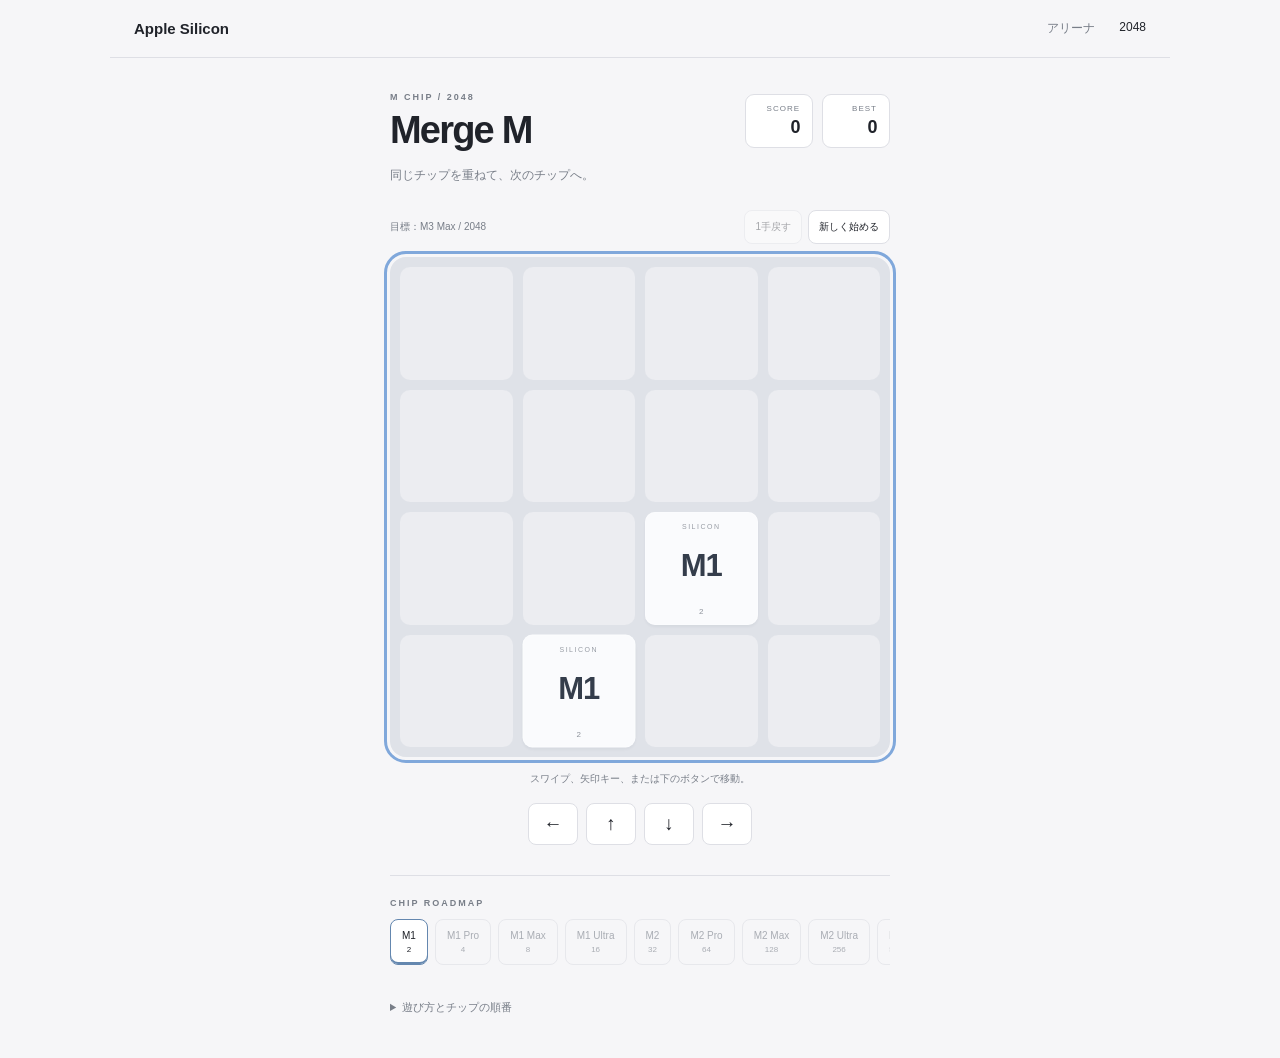
==== 2048.html @ 526e1467 "Model small arena enemies on A18/A19 Pro and add M-chip 2048 puzzle" ====
<!doctype html><html lang="ja"><head><meta charset="utf-8"><meta name="viewport" content="width=device-width,initial-scale=1"><meta name="theme-color" content="#f6f6f8"><title>Merge M — Mチップ2048</title><link rel="stylesheet" href="2048.css?v=1"><script src="2048-engine.js?v=1" defer></script><script src="2048.js?v=1" defer></script></head><body>
<header><a href="./">Apple Silicon</a><nav><a href="game.html">アリーナ</a><a href="2048.html" aria-current="page">2048</a></nav></header>
<main><div class="top"><div><p class="eyebrow">M CHIP / 2048</p><h1>Merge M</h1></div><div class="scores"><div>SCORE<b id="score">0</b></div><div>BEST<b id="best">0</b></div></div></div><p class="lead">同じチップを重ねて、次のチップへ。</p><div class="toolbar"><span id="goal">目標：M3 Max / 2048</span><div><button id="undo" disabled>1手戻す</button><button id="new">新しく始める</button></div></div>
<div id="game"><div id="board" role="group" aria-label="2048の4×4盤面。スワイプまたは矢印キーで操作" tabindex="0"><div id="grid" aria-hidden="true"></div><div id="tiles"></div></div><div id="overlay" hidden><div class="dialog"><p class="eyebrow" id="modalLabel"></p><h2 id="modalTitle"></h2><p id="modalText"></p><div id="modalActions"></div></div></div></div>
<p id="status" role="status" aria-live="polite">スワイプ、矢印キー、または下のボタンで移動。</p><div class="direction" aria-label="移動操作"><button data-dir="left" aria-label="左に移動">←</button><button data-dir="up" aria-label="上に移動">↑</button><button data-dir="down" aria-label="下に移動">↓</button><button data-dir="right" aria-label="右に移動">→</button></div>
<section class="next"><p class="eyebrow">CHIP ROADMAP</p><div id="roadmap"></div></section><details><summary>遊び方とチップの順番</summary><p>盤面全体を上下左右に動かします。同じチップがぶつかると1枚に合体。動いたターンにM1（90%）またはM1 Pro（10%）が1枚追加されます。同じタイルは1回の操作で1度だけ合体します。</p><p>M1 → M1 Pro → M1 Max → M1 Ultra → M2 → M2 Pro → M2 Max → M2 Ultra → M3 → M3 Pro → M3 Max（2048）が最初の目標。達成後もM3 Ultra・M4・M4 Pro・M4 Max・M5・M5 Pro・M5 Maxへ続けられます。その先は「M5 Max ×2、×4…」というゲーム専用タイルです。</p><p>順番は2048用のステージです。世代が変わる際も含め、実際の性能順位や2倍の性能を表すものではありません。小さな数字は2048の値です。途中の盤面とベストスコアはこのブラウザに自動保存します。</p></details><noscript>このパズルにはJavaScriptが必要です。</noscript></main></body></html>
---- 2048.css ----
:root{font-family:-apple-system,BlinkMacSystemFont,'Helvetica Neue',sans-serif;color:#20232a;background:#f6f6f8;--muted:#787e88;--line:#dedfe5;--surface:#fff;--ink:#20232a}*{box-sizing:border-box}body{margin:0}button{font:inherit;color:inherit;cursor:pointer}a{color:inherit}header{height:58px;display:flex;align-items:center;justify-content:space-between;border-bottom:1px solid var(--line);max-width:1060px;margin:auto;padding:0 24px}header>a{text-decoration:none;font-size:15px;font-weight:600}nav{display:flex;gap:24px;font-size:12px}nav a{text-decoration:none;color:var(--muted)}nav [aria-current]{color:var(--ink)}main{max-width:540px;padding:0 20px;margin:34px auto}.top{display:flex;align-items:center;justify-content:space-between;gap:14px}.eyebrow{font-size:9px;letter-spacing:2px;color:var(--muted);font-weight:650;margin:0 0 9px}h1{font-size:38px;letter-spacing:-1.8px;line-height:1;margin:0}.scores{display:flex;gap:9px}.scores>div{text-align:right;background:var(--surface);border:1px solid var(--line);border-radius:9px;padding:9px 12px;font-size:8px;color:var(--muted);letter-spacing:1px;min-width:68px}.scores b{display:block;color:var(--ink);font-size:18px;letter-spacing:-.5px;font-variant-numeric:tabular-nums;margin-top:4px}.lead{font-size:12px;color:var(--muted);margin:18px 0 26px}.toolbar{display:flex;align-items:center;justify-content:space-between;gap:10px;margin-bottom:13px}.toolbar>span{font-size:10px;color:var(--muted)}.toolbar>div{display:flex;gap:6px}button{background:var(--surface);border:1px solid var(--line);border-radius:8px;padding:9px 10px;font-size:10px}button:hover:not(:disabled){border-color:#929aa7}button:disabled{opacity:.38;cursor:default}button:focus-visible,a:focus-visible,summary:focus-visible,#board:focus-visible{outline:3px solid #80a8db;outline-offset:3px}#game{position:relative}#board{--gap:10px;--cell:calc((100% - 50px)/4);position:relative;width:100%;aspect-ratio:1;background:#dfe2e8;border-radius:16px;touch-action:none;user-select:none;overflow:hidden}#grid{position:absolute;inset:10px;display:grid;grid-template-columns:repeat(4,1fr);grid-template-rows:repeat(4,1fr);gap:10px}#grid i{background:#ecedf1;border-radius:10px}#tiles{position:absolute;inset:0}.tile{position:absolute;top:10px;left:10px;width:var(--cell);height:var(--cell);display:flex;flex-direction:column;align-items:center;justify-content:center;border-radius:10px;box-shadow:0 2px 3px #12243a0c,inset 0 0 0 1px #ffffff38;transition:transform 120ms ease-in-out;background:var(--tile-bg);color:var(--tile-fg);will-change:transform}.tile .mark{font-size:7px;letter-spacing:1.5px;opacity:.5;position:absolute;top:10%}.tile b{font-size:clamp(20px,6vw,31px);font-weight:650;letter-spacing:-1px;line-height:1}.tile .variant{font-size:clamp(10px,3vw,16px);font-weight:550;margin-top:5px}.tile .value{position:absolute;bottom:8%;font-size:8px;opacity:.55;font-variant-numeric:tabular-nums}.tile.fresh{animation:appear .18s ease-out}.tile.merged{animation:pulse .2s ease-out}.tile-content{display:contents}@keyframes appear{from{opacity:0;scale:.65}to{opacity:1;scale:1}}@keyframes pulse{50%{scale:1.1}}#status{text-align:center;font-size:10px;color:var(--muted);min-height:16px;margin:15px 0}.direction{display:flex;justify-content:center;gap:8px}.direction button{width:50px;height:42px;font-size:19px;touch-action:manipulation}.next{margin-top:30px;padding-top:22px;border-top:1px solid var(--line)}#roadmap{display:flex;gap:7px;overflow:auto;padding:2px 0 10px;scrollbar-width:thin}.step{flex-shrink:0;padding:10px 11px;border:1px solid var(--line);border-radius:8px;text-align:center;font-size:10px;color:var(--muted);opacity:.6}.step small{display:block;font-size:8px;margin-top:4px}.step.reached{opacity:1;color:var(--ink);background:var(--surface)}.step.current{border-color:#6487af;box-shadow:inset 0 -2px #6487af}details{margin:22px 0 40px;color:var(--muted);font-size:11px;line-height:1.9}summary{cursor:pointer}#overlay{position:absolute;inset:0;border-radius:16px;background:#f7f8f0e6;backdrop-filter:blur(6px);display:grid;place-items:center;padding:24px;text-align:center;z-index:5}.dialog h2{font-size:27px;letter-spacing:-1px}.dialog>p:not(.eyebrow){font-size:12px;color:var(--muted);line-height:1.8}.dialog button{font-size:12px;padding:12px 17px;margin:5px;background:var(--surface)}[hidden]{display:none!important}@media(max-width:390px){main{padding:0 14px;margin-top:24px}h1{font-size:32px}.scores>div{padding:8px;min-width:57px}.scores b{font-size:16px}.toolbar{gap:5px}.toolbar>span{font-size:9px}.toolbar button{font-size:9px;padding:8px}.tile .mark{font-size:6px;letter-spacing:.8px}}@media(prefers-color-scheme:dark){:root{color:#e5e8ef;background:#14171e;--muted:#9aa2b1;--line:#353c49;--surface:#202630;--ink:#e5e8ef}#board{background:#2a313d}#grid i{background:#363e4c}#overlay{background:#141c28e8}}@media(prefers-reduced-motion:reduce){.tile{transition:none!important;animation:none!important}}
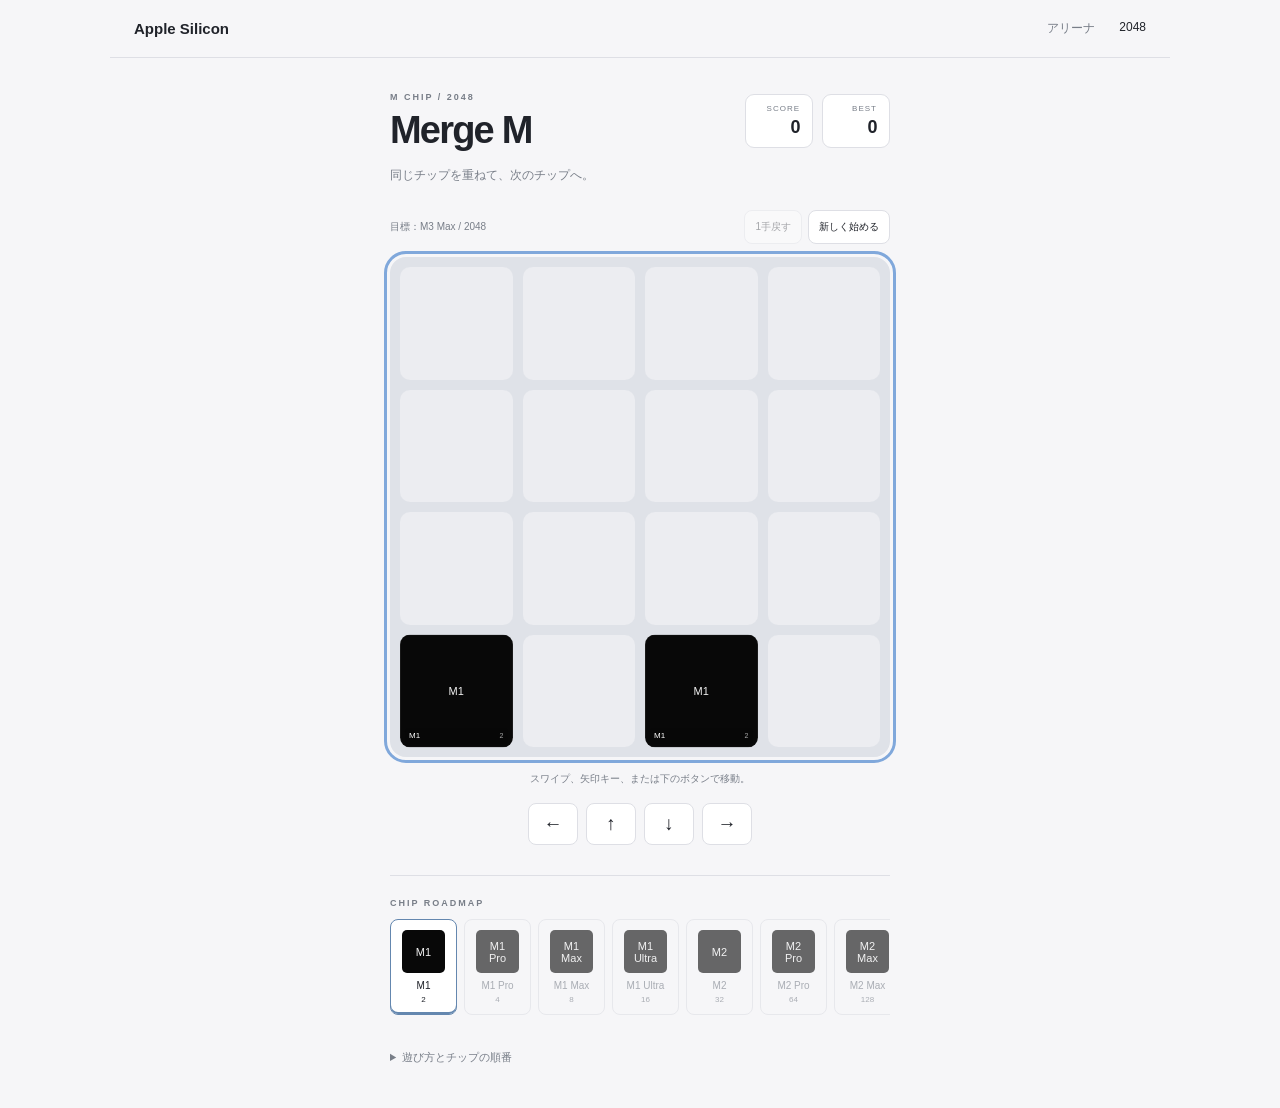
==== commit 7ba8edc2: "Replace chip graphics with shared Apple product artwork across comparison and games" ====
--- a/2048.html
+++ b/2048.html
@@ -1,6 +1,6 @@
-<!doctype html><html lang="ja"><head><meta charset="utf-8"><meta name="viewport" content="width=device-width,initial-scale=1"><meta name="theme-color" content="#f6f6f8"><title>Merge M — Mチップ2048</title><link rel="stylesheet" href="2048.css?v=1"><script src="2048-engine.js?v=1" defer></script><script src="2048.js?v=1" defer></script></head><body>
+<!doctype html><html lang="ja"><head><meta charset="utf-8"><meta name="viewport" content="width=device-width,initial-scale=1"><meta name="theme-color" content="#f6f6f8"><title>Merge M — Mチップ2048</title><link rel="stylesheet" href="2048.css?v=2"><script src="2048-engine.js?v=1" defer></script><script src="2048.js?v=2" defer></script><link rel="stylesheet" href="chip-art.css?v=1"><script src="chip-art.js?v=1"></script></head><body>
 <header><a href="./">Apple Silicon</a><nav><a href="game.html">アリーナ</a><a href="2048.html" aria-current="page">2048</a></nav></header>
 <main><div class="top"><div><p class="eyebrow">M CHIP / 2048</p><h1>Merge M</h1></div><div class="scores"><div>SCORE<b id="score">0</b></div><div>BEST<b id="best">0</b></div></div></div><p class="lead">同じチップを重ねて、次のチップへ。</p><div class="toolbar"><span id="goal">目標：M3 Max / 2048</span><div><button id="undo" disabled>1手戻す</button><button id="new">新しく始める</button></div></div>
 <div id="game"><div id="board" role="group" aria-label="2048の4×4盤面。スワイプまたは矢印キーで操作" tabindex="0"><div id="grid" aria-hidden="true"></div><div id="tiles"></div></div><div id="overlay" hidden><div class="dialog"><p class="eyebrow" id="modalLabel"></p><h2 id="modalTitle"></h2><p id="modalText"></p><div id="modalActions"></div></div></div></div>
 <p id="status" role="status" aria-live="polite">スワイプ、矢印キー、または下のボタンで移動。</p><div class="direction" aria-label="移動操作"><button data-dir="left" aria-label="左に移動">←</button><button data-dir="up" aria-label="上に移動">↑</button><button data-dir="down" aria-label="下に移動">↓</button><button data-dir="right" aria-label="右に移動">→</button></div>
-<section class="next"><p class="eyebrow">CHIP ROADMAP</p><div id="roadmap"></div></section><details><summary>遊び方とチップの順番</summary><p>盤面全体を上下左右に動かします。同じチップがぶつかると1枚に合体。動いたターンにM1（90%）またはM1 Pro（10%）が1枚追加されます。同じタイルは1回の操作で1度だけ合体します。</p><p>M1 → M1 Pro → M1 Max → M1 Ultra → M2 → M2 Pro → M2 Max → M2 Ultra → M3 → M3 Pro → M3 Max（2048）が最初の目標。達成後もM3 Ultra・M4・M4 Pro・M4 Max・M5・M5 Pro・M5 Maxへ続けられます。その先は「M5 Max ×2、×4…」というゲーム専用タイルです。</p><p>順番は2048用のステージです。世代が変わる際も含め、実際の性能順位や2倍の性能を表すものではありません。小さな数字は2048の値です。途中の盤面とベストスコアはこのブラウザに自動保存します。</p></details><noscript>このパズルにはJavaScriptが必要です。</noscript></main></body></html>
+<section class="next"><p class="eyebrow">CHIP ROADMAP</p><div id="roadmap"></div></section><details><summary>遊び方とチップの順番</summary><p class="art-credit"><a href="art-sources.html">チップ画像の出典</a></p><p>盤面全体を上下左右に動かします。同じチップがぶつかると1枚に合体。動いたターンにM1（90%）またはM1 Pro（10%）が1枚追加されます。同じタイルは1回の操作で1度だけ合体します。</p><p>M1 → M1 Pro → M1 Max → M1 Ultra → M2 → M2 Pro → M2 Max → M2 Ultra → M3 → M3 Pro → M3 Max（2048）が最初の目標。達成後もM3 Ultra・M4・M4 Pro・M4 Max・M5・M5 Pro・M5 Maxへ続けられます。その先は「M5 Max ×2、×4…」というゲーム専用タイルです。</p><p>順番は2048用のステージです。世代が変わる際も含め、実際の性能順位や2倍の性能を表すものではありません。小さな数字は2048の値です。途中の盤面とベストスコアはこのブラウザに自動保存します。</p></details><noscript>このパズルにはJavaScriptが必要です。</noscript></main></body></html>
--- a/chip-art.css
+++ b/chip-art.css
@@ -0,0 +1 @@
+.official-chip{position:relative;display:inline-block;width:64px;height:64px;flex-shrink:0;overflow:hidden;vertical-align:middle;background:#080808;border-radius:5px;isolation:isolate;color:#eee}.official-chip img{position:absolute;top:0;height:100%;max-width:none!important;object-fit:cover;object-position:center;display:block;pointer-events:none}.art-fallback{position:absolute;inset:0;display:grid;place-items:center;text-align:center;padding:4px;font:500 11px -apple-system,BlinkMacSystemFont,sans-serif}.art-ready .art-fallback{visibility:hidden}.art-credit{font-size:10px;color:var(--muted,#7b8290);line-height:1.8}.identity-art{display:flex;align-items:center;gap:12px}.identity-art .official-chip{width:60px;height:60px}.rank-art{float:left;width:35px;height:35px;margin-right:10px}.official-chip.preview-art{width:260px;height:260px;border-radius:8px}.chip-preview{background:none!important;overflow:visible!important}.chip-preview .official-chip{box-shadow:none!important}.tile .official-chip{width:100%;height:100%;border-radius:8px}.tile .tile-caption{position:absolute;bottom:3px;left:4px;right:4px;display:flex;align-items:center;justify-content:space-between;gap:3px;padding:3px 4px;background:#070707c9;border-radius:3px;color:#fff;font-size:8px;line-height:1.1;pointer-events:none;z-index:2}.tile .tile-caption span:last-child{opacity:.65;font-size:7px}.step .official-chip{display:block;width:43px;height:43px;margin:0 auto 7px}.tile{background:#080808!important;box-shadow:none!important;border:1px solid #ffffff12}.art-sources{max-width:800px;margin:34px auto;padding:0 24px;font:14px/1.8 -apple-system,BlinkMacSystemFont,sans-serif}.art-sources table{width:100%;border-collapse:collapse}.art-sources td{padding:10px 8px;border-bottom:1px solid #8884}.art-sources .official-chip{margin-right:12px}.art-sources a{color:inherit;text-underline-offset:3px}@media(max-width:650px){.official-chip.preview-art{width:180px;height:180px}.identity-art{gap:9px}.identity-art .official-chip{width:48px;height:48px}.rank-art{width:26px;height:26px;margin-right:6px}.tile .tile-caption{font-size:7px;padding:3px;left:2px;right:2px;bottom:2px}.tile .tile-caption span:last-child{font-size:6px}}
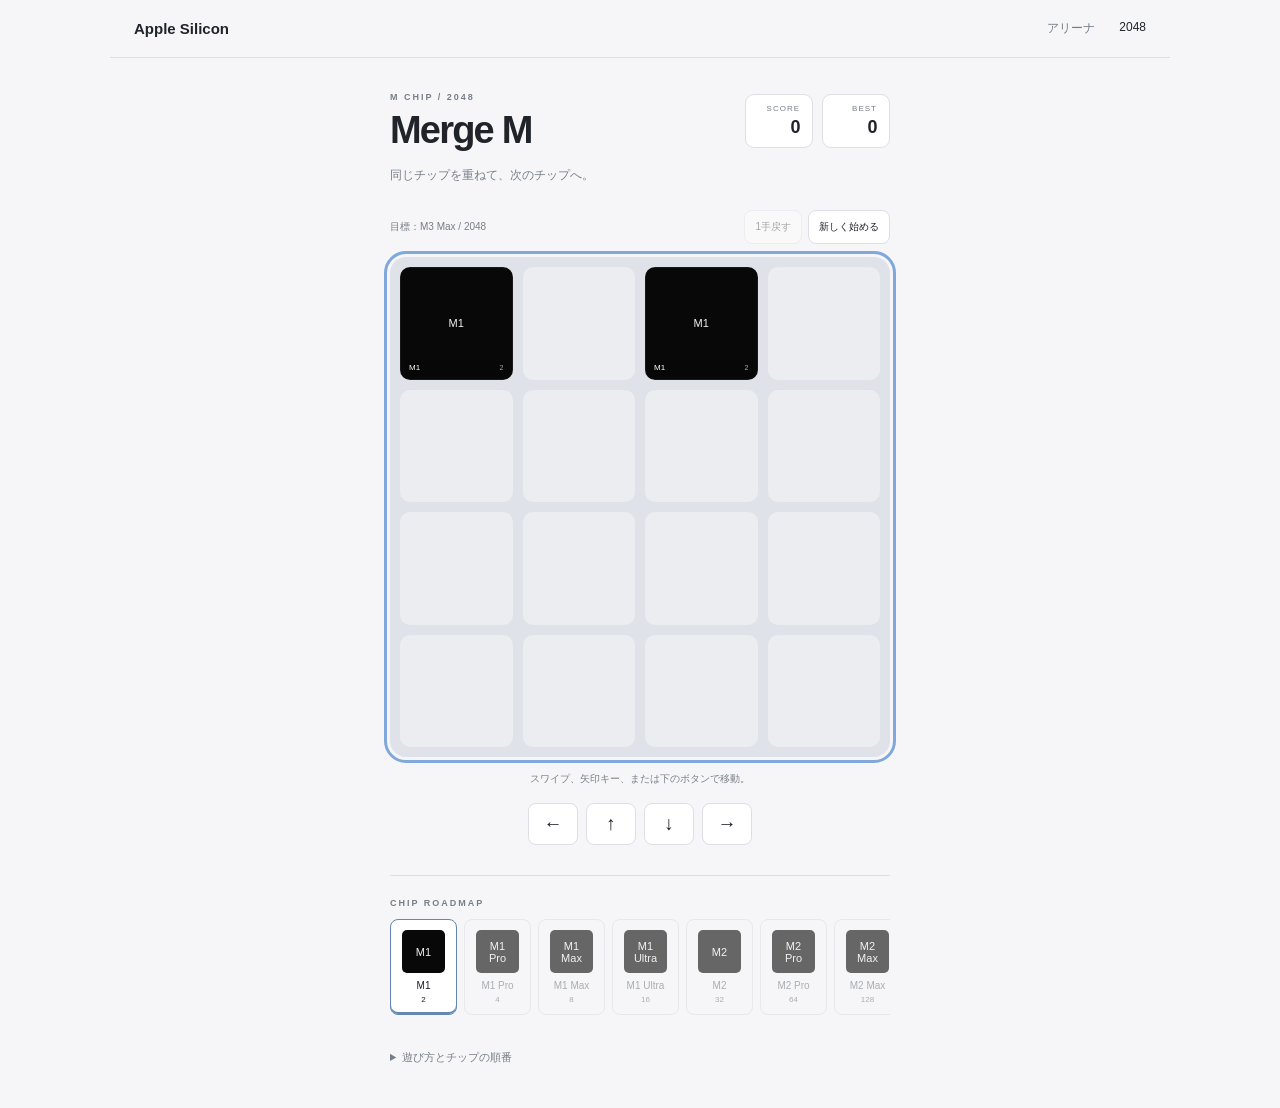
==== commit 6600a184: "Reload corrected chip artwork in Merge M" ====
--- a/2048.html
+++ b/2048.html
@@ -1,6 +1,6 @@
-<!doctype html><html lang="ja"><head><meta charset="utf-8"><meta name="viewport" content="width=device-width,initial-scale=1"><meta name="theme-color" content="#f6f6f8"><title>Merge M — Mチップ2048</title><link rel="stylesheet" href="2048.css?v=2"><script src="2048-engine.js?v=1" defer></script><script src="2048.js?v=2" defer></script><link rel="stylesheet" href="chip-art.css?v=1"><script src="chip-art.js?v=1"></script></head><body>
+<!doctype html><html lang="ja"><head><meta charset="utf-8"><meta name="viewport" content="width=device-width,initial-scale=1"><meta name="theme-color" content="#f6f6f8"><title>Merge M — Mチップ2048</title><link rel="stylesheet" href="2048.css?v=2"><script src="2048-engine.js?v=1" defer></script><script src="2048.js?v=2" defer></script><link rel="stylesheet" href="chip-art.css?v=1"><script src="chip-art.js?v=2"></script></head><body>
 <header><a href="./">Apple Silicon</a><nav><a href="game.html">アリーナ</a><a href="2048.html" aria-current="page">2048</a></nav></header>
 <main><div class="top"><div><p class="eyebrow">M CHIP / 2048</p><h1>Merge M</h1></div><div class="scores"><div>SCORE<b id="score">0</b></div><div>BEST<b id="best">0</b></div></div></div><p class="lead">同じチップを重ねて、次のチップへ。</p><div class="toolbar"><span id="goal">目標：M3 Max / 2048</span><div><button id="undo" disabled>1手戻す</button><button id="new">新しく始める</button></div></div>
 <div id="game"><div id="board" role="group" aria-label="2048の4×4盤面。スワイプまたは矢印キーで操作" tabindex="0"><div id="grid" aria-hidden="true"></div><div id="tiles"></div></div><div id="overlay" hidden><div class="dialog"><p class="eyebrow" id="modalLabel"></p><h2 id="modalTitle"></h2><p id="modalText"></p><div id="modalActions"></div></div></div></div>
 <p id="status" role="status" aria-live="polite">スワイプ、矢印キー、または下のボタンで移動。</p><div class="direction" aria-label="移動操作"><button data-dir="left" aria-label="左に移動">←</button><button data-dir="up" aria-label="上に移動">↑</button><button data-dir="down" aria-label="下に移動">↓</button><button data-dir="right" aria-label="右に移動">→</button></div>
-<section class="next"><p class="eyebrow">CHIP ROADMAP</p><div id="roadmap"></div></section><details><summary>遊び方とチップの順番</summary><p class="art-credit"><a href="art-sources.html">チップ画像の出典</a></p><p>盤面全体を上下左右に動かします。同じチップがぶつかると1枚に合体。動いたターンにM1（90%）またはM1 Pro（10%）が1枚追加されます。同じタイルは1回の操作で1度だけ合体します。</p><p>M1 → M1 Pro → M1 Max → M1 Ultra → M2 → M2 Pro → M2 Max → M2 Ultra → M3 → M3 Pro → M3 Max（2048）が最初の目標。達成後もM3 Ultra・M4・M4 Pro・M4 Max・M5・M5 Pro・M5 Maxへ続けられます。その先は「M5 Max ×2、×4…」というゲーム専用タイルです。</p><p>順番は2048用のステージです。世代が変わる際も含め、実際の性能順位や2倍の性能を表すものではありません。小さな数字は2048の値です。途中の盤面とベストスコアはこのブラウザに自動保存します。</p></details><noscript>このパズルにはJavaScriptが必要です。</noscript></main></body></html>
+<section class="next"><p class="eyebrow">CHIP ROADMAP</p><div id="roadmap"></div></section><details><summary>遊び方とチップの順番</summary><p class="art-credit"><a href="art-sources.html">チップ画像の出典</a></p><p>盤面全体を上下左右に動かします。同じチップがぶつかると1枚に合体。動いたターンにM1（90%）またはM1 Pro（10%）が1枚追加されます。同じタイルは1回の操作で1度だけ合体します。</p><p>M1 → M1 Pro → M1 Max → M1 Ultra → M2 → M2 Pro → M2 Max → M2 Ultra → M3 → M3 Pro → M3 Max（2048）が最初の目標。達成後もM3 Ultra・M4・M4 Pro・M4 Max・M5・M5 Pro・M5 Maxへ続けられます。その先は「M5 Max ×2、×4…」というゲーム専用タイルです。</p><p>順番は2048用のステージです。世代が変わる際も含め、実際の性能順位や2倍の性能を表すものではありません。小さな数字は2048の値です。途中の盤面とベストスコアはこのブラウザに自動保存します。</p></details><noscript>このパズルにはJavaScriptが必要です。</noscript></main></body></html>
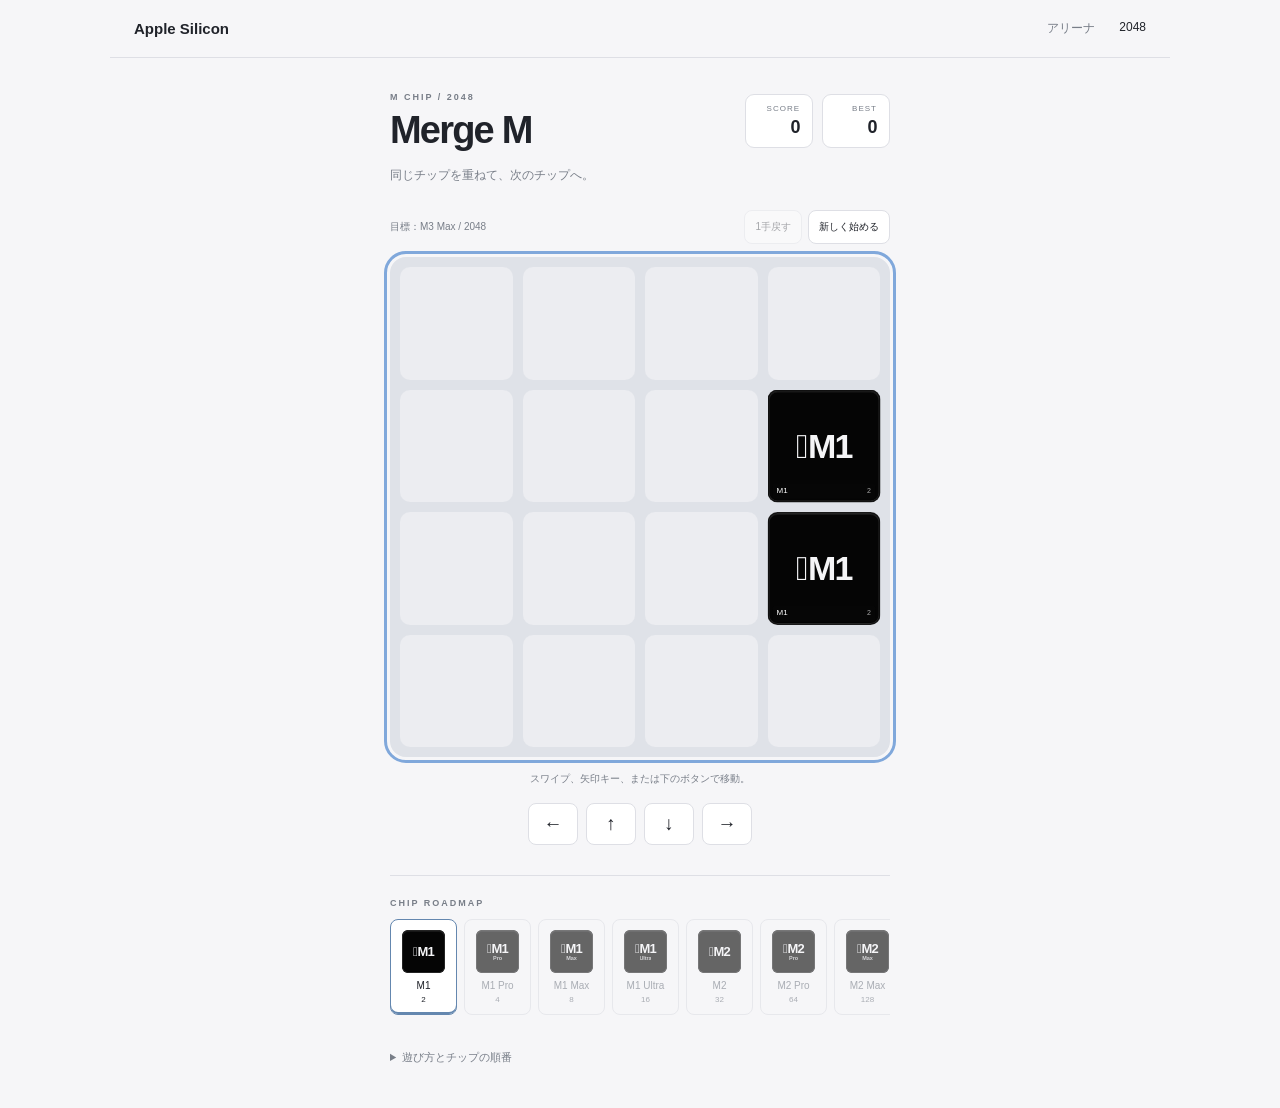
==== commit 7a702431: "Refresh unified chip badges in Merge M" ====
--- a/2048.html
+++ b/2048.html
@@ -1,6 +1,6 @@
-<!doctype html><html lang="ja"><head><meta charset="utf-8"><meta name="viewport" content="width=device-width,initial-scale=1"><meta name="theme-color" content="#f6f6f8"><title>Merge M — Mチップ2048</title><link rel="stylesheet" href="2048.css?v=2"><script src="2048-engine.js?v=1" defer></script><script src="2048.js?v=2" defer></script><link rel="stylesheet" href="chip-art.css?v=1"><script src="chip-art.js?v=2"></script></head><body>
+<!doctype html><html lang="ja"><head><meta charset="utf-8"><meta name="viewport" content="width=device-width,initial-scale=1"><meta name="theme-color" content="#f6f6f8"><title>Merge M — Mチップ2048</title><link rel="stylesheet" href="2048.css?v=2"><script src="2048-engine.js?v=1" defer></script><script src="2048.js?v=2" defer></script><link rel="stylesheet" href="chip-art.css?v=3"><script src="chip-art.js?v=3"></script></head><body>
 <header><a href="./">Apple Silicon</a><nav><a href="game.html">アリーナ</a><a href="2048.html" aria-current="page">2048</a></nav></header>
 <main><div class="top"><div><p class="eyebrow">M CHIP / 2048</p><h1>Merge M</h1></div><div class="scores"><div>SCORE<b id="score">0</b></div><div>BEST<b id="best">0</b></div></div></div><p class="lead">同じチップを重ねて、次のチップへ。</p><div class="toolbar"><span id="goal">目標：M3 Max / 2048</span><div><button id="undo" disabled>1手戻す</button><button id="new">新しく始める</button></div></div>
 <div id="game"><div id="board" role="group" aria-label="2048の4×4盤面。スワイプまたは矢印キーで操作" tabindex="0"><div id="grid" aria-hidden="true"></div><div id="tiles"></div></div><div id="overlay" hidden><div class="dialog"><p class="eyebrow" id="modalLabel"></p><h2 id="modalTitle"></h2><p id="modalText"></p><div id="modalActions"></div></div></div></div>
 <p id="status" role="status" aria-live="polite">スワイプ、矢印キー、または下のボタンで移動。</p><div class="direction" aria-label="移動操作"><button data-dir="left" aria-label="左に移動">←</button><button data-dir="up" aria-label="上に移動">↑</button><button data-dir="down" aria-label="下に移動">↓</button><button data-dir="right" aria-label="右に移動">→</button></div>
-<section class="next"><p class="eyebrow">CHIP ROADMAP</p><div id="roadmap"></div></section><details><summary>遊び方とチップの順番</summary><p class="art-credit"><a href="art-sources.html">チップ画像の出典</a></p><p>盤面全体を上下左右に動かします。同じチップがぶつかると1枚に合体。動いたターンにM1（90%）またはM1 Pro（10%）が1枚追加されます。同じタイルは1回の操作で1度だけ合体します。</p><p>M1 → M1 Pro → M1 Max → M1 Ultra → M2 → M2 Pro → M2 Max → M2 Ultra → M3 → M3 Pro → M3 Max（2048）が最初の目標。達成後もM3 Ultra・M4・M4 Pro・M4 Max・M5・M5 Pro・M5 Maxへ続けられます。その先は「M5 Max ×2、×4…」というゲーム専用タイルです。</p><p>順番は2048用のステージです。世代が変わる際も含め、実際の性能順位や2倍の性能を表すものではありません。小さな数字は2048の値です。途中の盤面とベストスコアはこのブラウザに自動保存します。</p></details><noscript>このパズルにはJavaScriptが必要です。</noscript></main></body></html>+<section class="next"><p class="eyebrow">CHIP ROADMAP</p><div id="roadmap"></div></section><details><summary>遊び方とチップの順番</summary><p class="art-credit"><a href="art-sources.html">チップ表示について</a></p><p>盤面全体を上下左右に動かします。同じチップがぶつかると1枚に合体。動いたターンにM1（90%）またはM1 Pro（10%）が1枚追加されます。同じタイルは1回の操作で1度だけ合体します。</p><p>M1 → M1 Pro → M1 Max → M1 Ultra → M2 → M2 Pro → M2 Max → M2 Ultra → M3 → M3 Pro → M3 Max（2048）が最初の目標。達成後もM3 Ultra・M4・M4 Pro・M4 Max・M5・M5 Pro・M5 Maxへ続けられます。その先は「M5 Max ×2、×4…」というゲーム専用タイルです。</p><p>順番は2048用のステージです。世代が変わる際も含め、実際の性能順位や2倍の性能を表すものではありません。小さな数字は2048の値です。途中の盤面とベストスコアはこのブラウザに自動保存します。</p></details><noscript>このパズルにはJavaScriptが必要です。</noscript></main></body></html>
--- a/chip-art.css
+++ b/chip-art.css
@@ -1 +1 @@
-.official-chip{position:relative;display:inline-block;width:64px;height:64px;flex-shrink:0;overflow:hidden;vertical-align:middle;background:#080808;border-radius:5px;isolation:isolate;color:#eee}.official-chip img{position:absolute;top:0;height:100%;max-width:none!important;object-fit:cover;object-position:center;display:block;pointer-events:none}.art-fallback{position:absolute;inset:0;display:grid;place-items:center;text-align:center;padding:4px;font:500 11px -apple-system,BlinkMacSystemFont,sans-serif}.art-ready .art-fallback{visibility:hidden}.art-credit{font-size:10px;color:var(--muted,#7b8290);line-height:1.8}.identity-art{display:flex;align-items:center;gap:12px}.identity-art .official-chip{width:60px;height:60px}.rank-art{float:left;width:35px;height:35px;margin-right:10px}.official-chip.preview-art{width:260px;height:260px;border-radius:8px}.chip-preview{background:none!important;overflow:visible!important}.chip-preview .official-chip{box-shadow:none!important}.tile .official-chip{width:100%;height:100%;border-radius:8px}.tile .tile-caption{position:absolute;bottom:3px;left:4px;right:4px;display:flex;align-items:center;justify-content:space-between;gap:3px;padding:3px 4px;background:#070707c9;border-radius:3px;color:#fff;font-size:8px;line-height:1.1;pointer-events:none;z-index:2}.tile .tile-caption span:last-child{opacity:.65;font-size:7px}.step .official-chip{display:block;width:43px;height:43px;margin:0 auto 7px}.tile{background:#080808!important;box-shadow:none!important;border:1px solid #ffffff12}.art-sources{max-width:800px;margin:34px auto;padding:0 24px;font:14px/1.8 -apple-system,BlinkMacSystemFont,sans-serif}.art-sources table{width:100%;border-collapse:collapse}.art-sources td{padding:10px 8px;border-bottom:1px solid #8884}.art-sources .official-chip{margin-right:12px}.art-sources a{color:inherit;text-underline-offset:3px}@media(max-width:650px){.official-chip.preview-art{width:180px;height:180px}.identity-art{gap:9px}.identity-art .official-chip{width:48px;height:48px}.rank-art{width:26px;height:26px;margin-right:6px}.tile .tile-caption{font-size:7px;padding:3px;left:2px;right:2px;bottom:2px}.tile .tile-caption span:last-child{font-size:6px}}
+.official-chip{--chip-main:20px;--chip-sub:8px;position:relative;display:inline-block;width:64px;height:64px;flex-shrink:0;overflow:hidden;vertical-align:middle;border-radius:8px;isolation:isolate;color:#f5f5f7;background:#050505}.chip-face{position:absolute;inset:0;display:flex;flex-direction:column;align-items:center;justify-content:center;background:#050505;border:1px solid #ffffff20;border-radius:inherit;box-shadow:inset 0 1px 0 #ffffff12,inset 0 -1px 0 #0008;text-align:center;padding:8%}.chip-main{display:flex;align-items:center;justify-content:center;white-space:nowrap;font:600 var(--chip-main)/1 -apple-system,BlinkMacSystemFont,'Helvetica Neue',sans-serif;letter-spacing:-.055em}.chip-apple{font-weight:500;margin-right:.04em}.chip-variant{display:block;margin-top:.23em;max-width:90%;overflow:hidden;text-overflow:ellipsis;white-space:nowrap;font:550 var(--chip-sub)/1 -apple-system,BlinkMacSystemFont,'Helvetica Neue',sans-serif;letter-spacing:-.02em;color:#f5f5f7c7}.art-credit{font-size:10px;color:var(--muted,#7b8290);line-height:1.8}.identity-art{display:flex;align-items:center;gap:12px}.identity-art .official-chip{--chip-main:18px;--chip-sub:7px;width:60px;height:60px}.rank-art{--chip-main:11px;--chip-sub:5px;float:left;width:35px;height:35px;margin-right:10px;border-radius:5px}.official-chip.preview-art{--chip-main:68px;--chip-sub:24px;width:260px;height:260px;border-radius:18px}.chip-preview{background:none!important;overflow:visible!important}.chip-preview .official-chip{box-shadow:none!important}.tile .official-chip{--chip-main:clamp(24px,7vw,34px);--chip-sub:clamp(9px,2.5vw,13px);width:100%;height:100%;border-radius:9px}.tile .tile-caption{position:absolute;bottom:3px;left:4px;right:4px;display:flex;align-items:center;justify-content:space-between;gap:3px;padding:3px 4px;background:#070707d9;border-radius:3px;color:#fff;font-size:8px;line-height:1.1;pointer-events:none;z-index:2}.tile .tile-caption span:last-child{opacity:.65;font-size:7px}.step .official-chip{--chip-main:13px;--chip-sub:5.5px;display:block;width:43px;height:43px;margin:0 auto 7px;border-radius:6px}.tile{background:#080808!important;box-shadow:none!important;border:1px solid #ffffff12}.art-sources{max-width:800px;margin:34px auto;padding:0 24px;font:14px/1.8 -apple-system,BlinkMacSystemFont,sans-serif}.art-sources table{width:100%;border-collapse:collapse}.art-sources td{padding:10px 8px;border-bottom:1px solid #8884}.art-sources .official-chip{margin-right:12px}.art-sources a{color:inherit;text-underline-offset:3px}@media(max-width:650px){.official-chip.preview-art{--chip-main:48px;--chip-sub:17px;width:180px;height:180px;border-radius:14px}.identity-art{gap:9px}.identity-art .official-chip{--chip-main:15px;--chip-sub:6px;width:48px;height:48px}.rank-art{--chip-main:9px;--chip-sub:4px;width:26px;height:26px;margin-right:6px}.tile .tile-caption{font-size:7px;padding:3px;left:2px;right:2px;bottom:2px}.tile .tile-caption span:last-child{font-size:6px}}
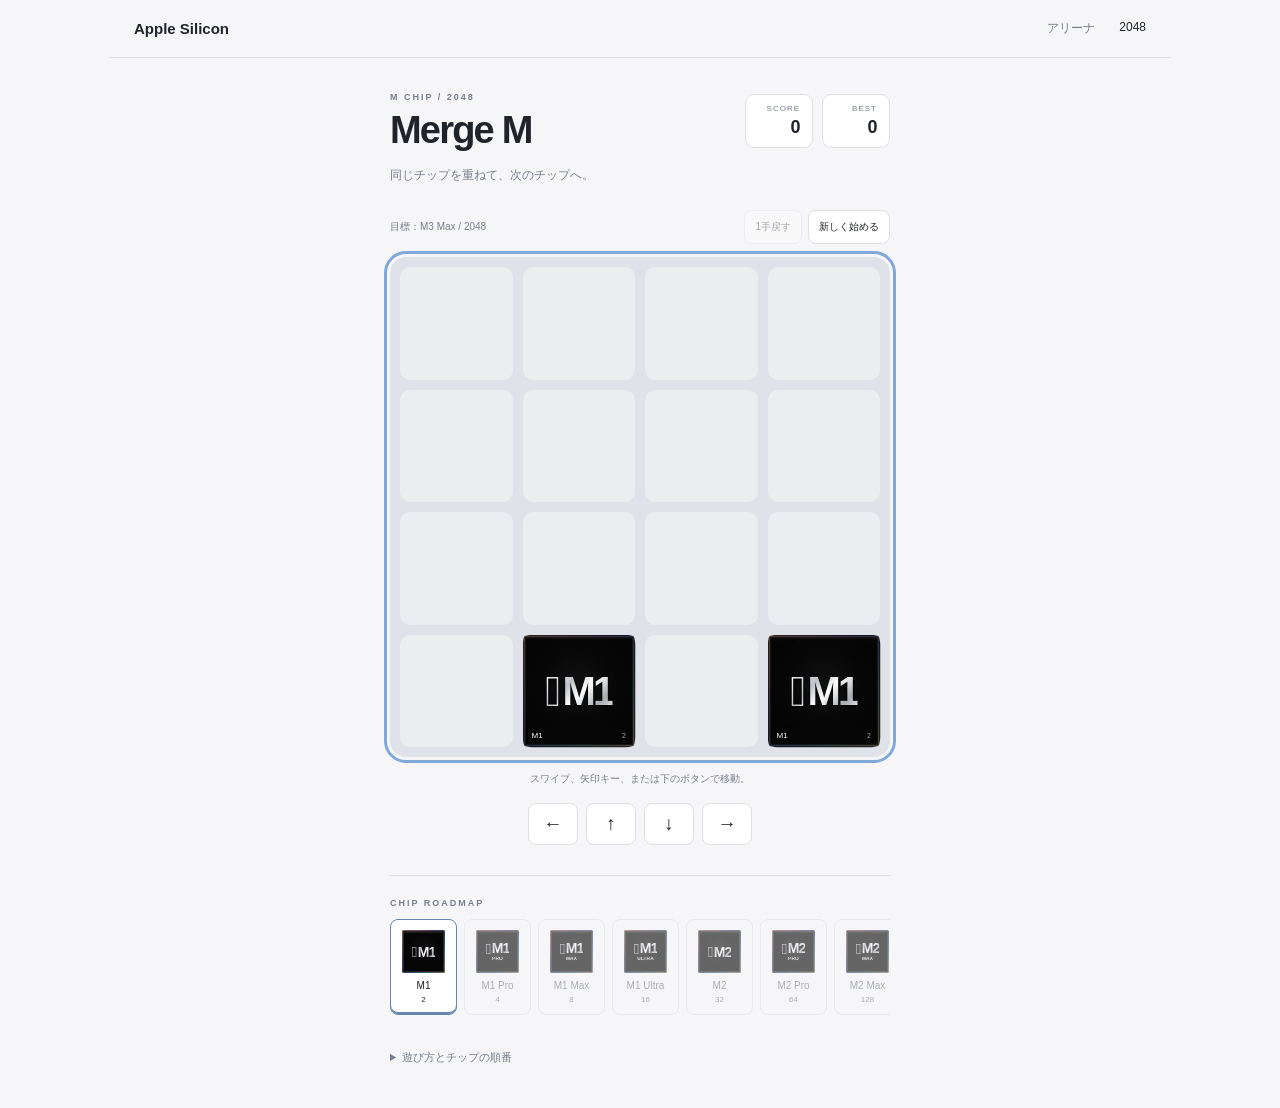
==== commit b00d3c13: "Reload official-style chip artwork in Merge M" ====
--- a/2048.html
+++ b/2048.html
@@ -1,4 +1,4 @@
-<!doctype html><html lang="ja"><head><meta charset="utf-8"><meta name="viewport" content="width=device-width,initial-scale=1"><meta name="theme-color" content="#f6f6f8"><title>Merge M — Mチップ2048</title><link rel="stylesheet" href="2048.css?v=2"><script src="2048-engine.js?v=1" defer></script><script src="2048.js?v=2" defer></script><link rel="stylesheet" href="chip-art.css?v=3"><script src="chip-art.js?v=3"></script></head><body>
+<!doctype html><html lang="ja"><head><meta charset="utf-8"><meta name="viewport" content="width=device-width,initial-scale=1"><meta name="theme-color" content="#f6f6f8"><title>Merge M — Mチップ2048</title><link rel="stylesheet" href="2048.css?v=2"><script src="2048-engine.js?v=1" defer></script><script src="2048.js?v=2" defer></script><link rel="stylesheet" href="chip-art.css?v=4"><script src="chip-art.js?v=4"></script></head><body>
 <header><a href="./">Apple Silicon</a><nav><a href="game.html">アリーナ</a><a href="2048.html" aria-current="page">2048</a></nav></header>
 <main><div class="top"><div><p class="eyebrow">M CHIP / 2048</p><h1>Merge M</h1></div><div class="scores"><div>SCORE<b id="score">0</b></div><div>BEST<b id="best">0</b></div></div></div><p class="lead">同じチップを重ねて、次のチップへ。</p><div class="toolbar"><span id="goal">目標：M3 Max / 2048</span><div><button id="undo" disabled>1手戻す</button><button id="new">新しく始める</button></div></div>
 <div id="game"><div id="board" role="group" aria-label="2048の4×4盤面。スワイプまたは矢印キーで操作" tabindex="0"><div id="grid" aria-hidden="true"></div><div id="tiles"></div></div><div id="overlay" hidden><div class="dialog"><p class="eyebrow" id="modalLabel"></p><h2 id="modalTitle"></h2><p id="modalText"></p><div id="modalActions"></div></div></div></div>
--- a/chip-art.css
+++ b/chip-art.css
@@ -1 +1 @@
-.official-chip{--chip-main:20px;--chip-sub:8px;position:relative;display:inline-block;width:64px;height:64px;flex-shrink:0;overflow:hidden;vertical-align:middle;border-radius:8px;isolation:isolate;color:#f5f5f7;background:#050505}.chip-face{position:absolute;inset:0;display:flex;flex-direction:column;align-items:center;justify-content:center;background:#050505;border:1px solid #ffffff20;border-radius:inherit;box-shadow:inset 0 1px 0 #ffffff12,inset 0 -1px 0 #0008;text-align:center;padding:8%}.chip-main{display:flex;align-items:center;justify-content:center;white-space:nowrap;font:600 var(--chip-main)/1 -apple-system,BlinkMacSystemFont,'Helvetica Neue',sans-serif;letter-spacing:-.055em}.chip-apple{font-weight:500;margin-right:.04em}.chip-variant{display:block;margin-top:.23em;max-width:90%;overflow:hidden;text-overflow:ellipsis;white-space:nowrap;font:550 var(--chip-sub)/1 -apple-system,BlinkMacSystemFont,'Helvetica Neue',sans-serif;letter-spacing:-.02em;color:#f5f5f7c7}.art-credit{font-size:10px;color:var(--muted,#7b8290);line-height:1.8}.identity-art{display:flex;align-items:center;gap:12px}.identity-art .official-chip{--chip-main:18px;--chip-sub:7px;width:60px;height:60px}.rank-art{--chip-main:11px;--chip-sub:5px;float:left;width:35px;height:35px;margin-right:10px;border-radius:5px}.official-chip.preview-art{--chip-main:68px;--chip-sub:24px;width:260px;height:260px;border-radius:18px}.chip-preview{background:none!important;overflow:visible!important}.chip-preview .official-chip{box-shadow:none!important}.tile .official-chip{--chip-main:clamp(24px,7vw,34px);--chip-sub:clamp(9px,2.5vw,13px);width:100%;height:100%;border-radius:9px}.tile .tile-caption{position:absolute;bottom:3px;left:4px;right:4px;display:flex;align-items:center;justify-content:space-between;gap:3px;padding:3px 4px;background:#070707d9;border-radius:3px;color:#fff;font-size:8px;line-height:1.1;pointer-events:none;z-index:2}.tile .tile-caption span:last-child{opacity:.65;font-size:7px}.step .official-chip{--chip-main:13px;--chip-sub:5.5px;display:block;width:43px;height:43px;margin:0 auto 7px;border-radius:6px}.tile{background:#080808!important;box-shadow:none!important;border:1px solid #ffffff12}.art-sources{max-width:800px;margin:34px auto;padding:0 24px;font:14px/1.8 -apple-system,BlinkMacSystemFont,sans-serif}.art-sources table{width:100%;border-collapse:collapse}.art-sources td{padding:10px 8px;border-bottom:1px solid #8884}.art-sources .official-chip{margin-right:12px}.art-sources a{color:inherit;text-underline-offset:3px}@media(max-width:650px){.official-chip.preview-art{--chip-main:48px;--chip-sub:17px;width:180px;height:180px;border-radius:14px}.identity-art{gap:9px}.identity-art .official-chip{--chip-main:15px;--chip-sub:6px;width:48px;height:48px}.rank-art{--chip-main:9px;--chip-sub:4px;width:26px;height:26px;margin-right:6px}.tile .tile-caption{font-size:7px;padding:3px;left:2px;right:2px;bottom:2px}.tile .tile-caption span:last-child{font-size:6px}}
+.official-chip{--chip-main:21px;--chip-sub:7px;position:relative;display:inline-block;width:64px;height:64px;flex-shrink:0;overflow:hidden;vertical-align:middle;border-radius:3px;isolation:isolate;color:#f5f5f7;background:#030303}.official-chip:before{content:'';position:absolute;inset:0;z-index:0;border-radius:inherit;background:linear-gradient(135deg,#ef9b74 0%,#be8198 18%,#775aa8 37%,#3e75bf 57%,#55a8bd 75%,#d8b678 100%);opacity:.58}.chip-face{position:absolute;inset:1px;z-index:1;display:flex;flex-direction:column;align-items:center;justify-content:center;background:radial-gradient(circle at 50% 44%,#111 0%,#060606 48%,#020202 100%);border:1px solid #ffffff22;border-radius:max(2px,calc(inherit - 1px));box-shadow:inset 0 0 18px #ffffff05,inset 0 1px 0 #ffffff16;text-align:center;padding:8%}.chip-mark{display:flex;align-items:center;justify-content:center;white-space:nowrap;line-height:1;background:linear-gradient(135deg,#fff 5%,#bfc2c8 34%,#fff 54%,#a8abb1 79%,#eef0f3 100%);-webkit-background-clip:text;background-clip:text;color:transparent;filter:drop-shadow(0 1px 1px #000)}.chip-apple{font:500 calc(var(--chip-main)*1.08)/1 -apple-system,BlinkMacSystemFont,'Helvetica Neue',sans-serif;margin-right:.035em;letter-spacing:0}.chip-model{font:600 var(--chip-main)/1 -apple-system,BlinkMacSystemFont,'Helvetica Neue',sans-serif;letter-spacing:-.075em}.chip-variant{display:block;margin-top:.31em;max-width:80%;overflow:hidden;text-overflow:ellipsis;white-space:nowrap;font:600 var(--chip-sub)/1 -apple-system,BlinkMacSystemFont,'Helvetica Neue',sans-serif;letter-spacing:.035em;text-transform:uppercase;color:#dfe1e6}.art-credit{font-size:10px;color:var(--muted,#7b8290);line-height:1.8}.identity-art{display:flex;align-items:center;gap:12px}.identity-art .official-chip{--chip-main:19px;--chip-sub:6px;width:60px;height:60px}.rank-art{--chip-main:11px;--chip-sub:4.2px;float:left;width:35px;height:35px;margin-right:10px;border-radius:2px}.official-chip.preview-art{--chip-main:84px;--chip-sub:26px;width:260px;height:260px;border-radius:5px}.chip-preview{background:none!important;overflow:visible!important}.chip-preview .official-chip{box-shadow:0 18px 55px #0005}.tile .official-chip{--chip-main:clamp(29px,8.4vw,40px);--chip-sub:clamp(8px,2.1vw,11px);width:100%;height:100%;border-radius:4px}.tile .tile-caption{position:absolute;bottom:3px;left:4px;right:4px;display:flex;align-items:center;justify-content:space-between;gap:3px;padding:3px 4px;background:#070707d9;border-radius:3px;color:#fff;font-size:8px;line-height:1.1;pointer-events:none;z-index:2}.tile .tile-caption span:last-child{opacity:.65;font-size:7px}.step .official-chip{--chip-main:14px;--chip-sub:4.8px;display:block;width:43px;height:43px;margin:0 auto 7px;border-radius:2px}.tile{background:#080808!important;box-shadow:none!important;border:1px solid #ffffff12}.art-sources{max-width:800px;margin:34px auto;padding:0 24px;font:14px/1.8 -apple-system,BlinkMacSystemFont,sans-serif}.art-sources table{width:100%;border-collapse:collapse}.art-sources td{padding:10px 8px;border-bottom:1px solid #8884}.art-sources .official-chip{margin-right:12px}.art-sources a{color:inherit;text-underline-offset:3px}@media(max-width:650px){.official-chip.preview-art{--chip-main:58px;--chip-sub:18px;width:180px;height:180px;border-radius:4px}.identity-art{gap:9px}.identity-art .official-chip{--chip-main:16px;--chip-sub:5px;width:48px;height:48px}.rank-art{--chip-main:9px;--chip-sub:3.5px;width:26px;height:26px;margin-right:6px}.tile .tile-caption{font-size:7px;padding:3px;left:2px;right:2px;bottom:2px}.tile .tile-caption span:last-child{font-size:6px}}
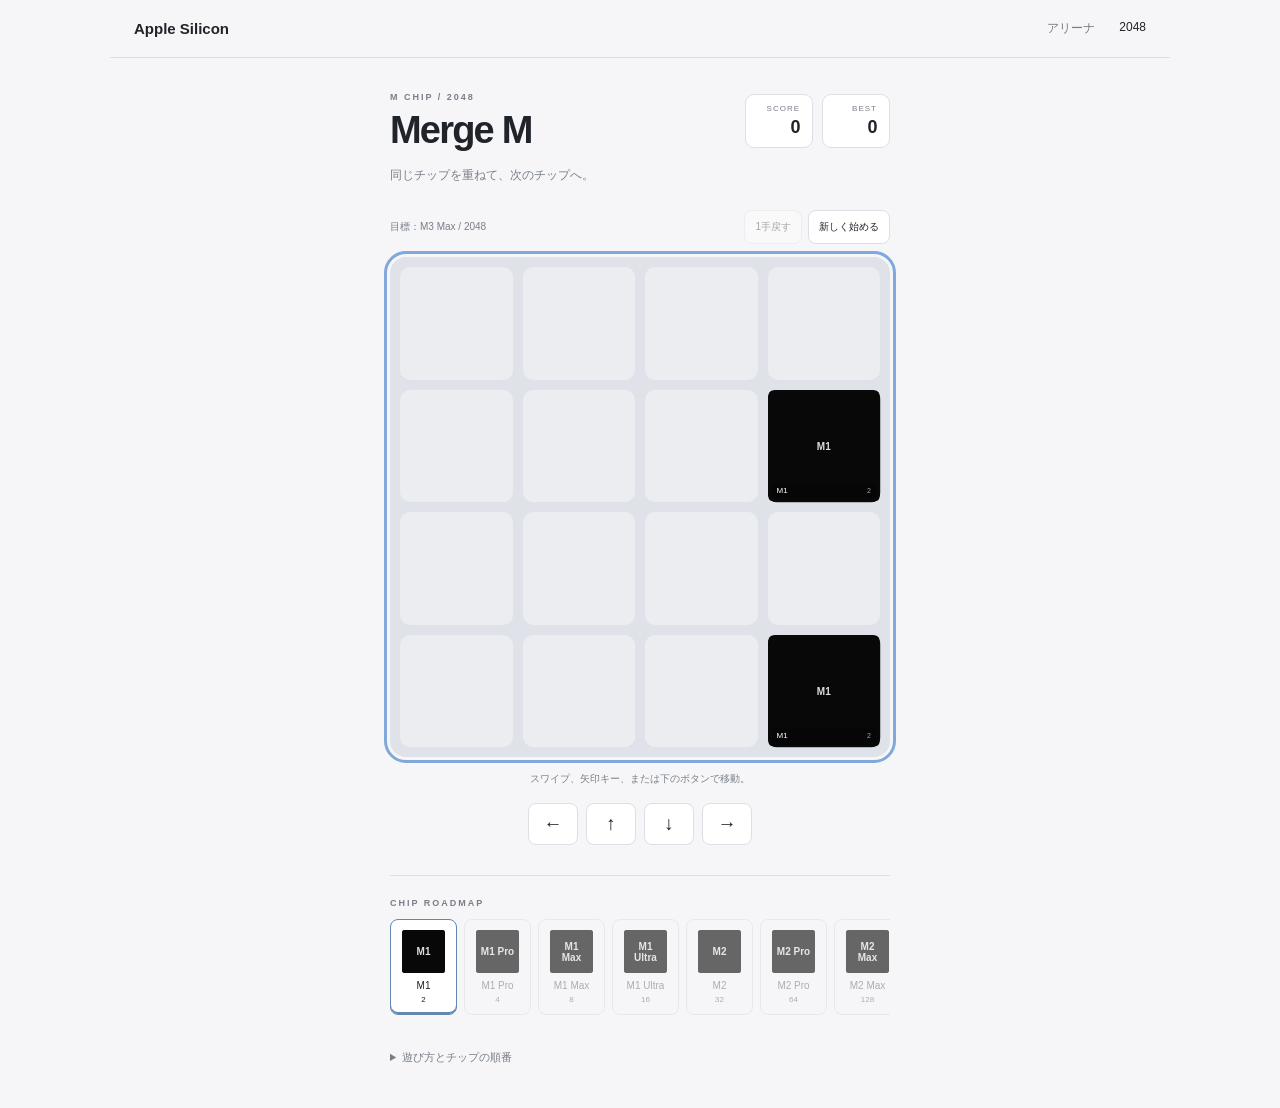
==== commit c455bc69: "Reload corrected M1 Pro and M1 Max artwork in Merge M" ====
--- a/2048.html
+++ b/2048.html
@@ -1,4 +1,4 @@
-<!doctype html><html lang="ja"><head><meta charset="utf-8"><meta name="viewport" content="width=device-width,initial-scale=1"><meta name="theme-color" content="#f6f6f8"><title>Merge M — Mチップ2048</title><link rel="stylesheet" href="2048.css?v=2"><script src="2048-engine.js?v=1" defer></script><script src="2048.js?v=2" defer></script><link rel="stylesheet" href="chip-art.css?v=4"><script src="chip-art.js?v=4"></script></head><body>
+<!doctype html><html lang="ja"><head><meta charset="utf-8"><meta name="viewport" content="width=device-width,initial-scale=1"><meta name="theme-color" content="#f6f6f8"><title>Merge M — Mチップ2048</title><link rel="stylesheet" href="2048.css?v=2"><script src="2048-engine.js?v=1" defer></script><script src="2048.js?v=2" defer></script><link rel="stylesheet" href="chip-art.css?v=4"><script src="chip-art.js?v=5"></script></head><body>
 <header><a href="./">Apple Silicon</a><nav><a href="game.html">アリーナ</a><a href="2048.html" aria-current="page">2048</a></nav></header>
 <main><div class="top"><div><p class="eyebrow">M CHIP / 2048</p><h1>Merge M</h1></div><div class="scores"><div>SCORE<b id="score">0</b></div><div>BEST<b id="best">0</b></div></div></div><p class="lead">同じチップを重ねて、次のチップへ。</p><div class="toolbar"><span id="goal">目標：M3 Max / 2048</span><div><button id="undo" disabled>1手戻す</button><button id="new">新しく始める</button></div></div>
 <div id="game"><div id="board" role="group" aria-label="2048の4×4盤面。スワイプまたは矢印キーで操作" tabindex="0"><div id="grid" aria-hidden="true"></div><div id="tiles"></div></div><div id="overlay" hidden><div class="dialog"><p class="eyebrow" id="modalLabel"></p><h2 id="modalTitle"></h2><p id="modalText"></p><div id="modalActions"></div></div></div></div>
--- a/chip-art.css
+++ b/chip-art.css
@@ -1 +1 @@
-.official-chip{--chip-main:21px;--chip-sub:7px;position:relative;display:inline-block;width:64px;height:64px;flex-shrink:0;overflow:hidden;vertical-align:middle;border-radius:3px;isolation:isolate;color:#f5f5f7;background:#030303}.official-chip:before{content:'';position:absolute;inset:0;z-index:0;border-radius:inherit;background:linear-gradient(135deg,#ef9b74 0%,#be8198 18%,#775aa8 37%,#3e75bf 57%,#55a8bd 75%,#d8b678 100%);opacity:.58}.chip-face{position:absolute;inset:1px;z-index:1;display:flex;flex-direction:column;align-items:center;justify-content:center;background:radial-gradient(circle at 50% 44%,#111 0%,#060606 48%,#020202 100%);border:1px solid #ffffff22;border-radius:max(2px,calc(inherit - 1px));box-shadow:inset 0 0 18px #ffffff05,inset 0 1px 0 #ffffff16;text-align:center;padding:8%}.chip-mark{display:flex;align-items:center;justify-content:center;white-space:nowrap;line-height:1;background:linear-gradient(135deg,#fff 5%,#bfc2c8 34%,#fff 54%,#a8abb1 79%,#eef0f3 100%);-webkit-background-clip:text;background-clip:text;color:transparent;filter:drop-shadow(0 1px 1px #000)}.chip-apple{font:500 calc(var(--chip-main)*1.08)/1 -apple-system,BlinkMacSystemFont,'Helvetica Neue',sans-serif;margin-right:.035em;letter-spacing:0}.chip-model{font:600 var(--chip-main)/1 -apple-system,BlinkMacSystemFont,'Helvetica Neue',sans-serif;letter-spacing:-.075em}.chip-variant{display:block;margin-top:.31em;max-width:80%;overflow:hidden;text-overflow:ellipsis;white-space:nowrap;font:600 var(--chip-sub)/1 -apple-system,BlinkMacSystemFont,'Helvetica Neue',sans-serif;letter-spacing:.035em;text-transform:uppercase;color:#dfe1e6}.art-credit{font-size:10px;color:var(--muted,#7b8290);line-height:1.8}.identity-art{display:flex;align-items:center;gap:12px}.identity-art .official-chip{--chip-main:19px;--chip-sub:6px;width:60px;height:60px}.rank-art{--chip-main:11px;--chip-sub:4.2px;float:left;width:35px;height:35px;margin-right:10px;border-radius:2px}.official-chip.preview-art{--chip-main:84px;--chip-sub:26px;width:260px;height:260px;border-radius:5px}.chip-preview{background:none!important;overflow:visible!important}.chip-preview .official-chip{box-shadow:0 18px 55px #0005}.tile .official-chip{--chip-main:clamp(29px,8.4vw,40px);--chip-sub:clamp(8px,2.1vw,11px);width:100%;height:100%;border-radius:4px}.tile .tile-caption{position:absolute;bottom:3px;left:4px;right:4px;display:flex;align-items:center;justify-content:space-between;gap:3px;padding:3px 4px;background:#070707d9;border-radius:3px;color:#fff;font-size:8px;line-height:1.1;pointer-events:none;z-index:2}.tile .tile-caption span:last-child{opacity:.65;font-size:7px}.step .official-chip{--chip-main:14px;--chip-sub:4.8px;display:block;width:43px;height:43px;margin:0 auto 7px;border-radius:2px}.tile{background:#080808!important;box-shadow:none!important;border:1px solid #ffffff12}.art-sources{max-width:800px;margin:34px auto;padding:0 24px;font:14px/1.8 -apple-system,BlinkMacSystemFont,sans-serif}.art-sources table{width:100%;border-collapse:collapse}.art-sources td{padding:10px 8px;border-bottom:1px solid #8884}.art-sources .official-chip{margin-right:12px}.art-sources a{color:inherit;text-underline-offset:3px}@media(max-width:650px){.official-chip.preview-art{--chip-main:58px;--chip-sub:18px;width:180px;height:180px;border-radius:4px}.identity-art{gap:9px}.identity-art .official-chip{--chip-main:16px;--chip-sub:5px;width:48px;height:48px}.rank-art{--chip-main:9px;--chip-sub:3.5px;width:26px;height:26px;margin-right:6px}.tile .tile-caption{font-size:7px;padding:3px;left:2px;right:2px;bottom:2px}.tile .tile-caption span:last-child{font-size:6px}}
+.official-chip{position:relative;display:inline-block;width:64px;height:64px;flex-shrink:0;overflow:hidden;vertical-align:middle;background:#050505;border-radius:4px;isolation:isolate;color:#eee}.official-chip img{position:absolute;display:block;max-width:none!important;pointer-events:none;user-select:none}.official-chip .full-art{inset:0;width:100%;height:100%;object-fit:cover;object-position:center}.official-chip .crop-art{width:var(--img-w);height:var(--img-h);left:var(--img-x);top:var(--img-y)}.art-fallback{position:absolute;inset:0;display:grid;place-items:center;text-align:center;padding:4px;font:600 10px/1.1 -apple-system,BlinkMacSystemFont,'Helvetica Neue',sans-serif;color:#ddd;background:#080808}.art-ready .art-fallback{visibility:hidden}.art-credit{font-size:10px;color:var(--muted,#7b8290);line-height:1.8}.identity-art{display:flex;align-items:center;gap:12px}.identity-art .official-chip{width:60px;height:60px}.rank-art{float:left;width:35px;height:35px;margin-right:10px;border-radius:3px}.official-chip.preview-art{width:260px;height:260px;border-radius:6px}.chip-preview{background:none!important;overflow:visible!important}.chip-preview .official-chip{box-shadow:none!important}.tile .official-chip{width:100%;height:100%;border-radius:5px}.tile .tile-caption{position:absolute;bottom:3px;left:4px;right:4px;display:flex;align-items:center;justify-content:space-between;gap:3px;padding:3px 4px;background:#070707d9;border-radius:3px;color:#fff;font-size:8px;line-height:1.1;pointer-events:none;z-index:2}.tile .tile-caption span:last-child{opacity:.65;font-size:7px}.step .official-chip{display:block;width:43px;height:43px;margin:0 auto 7px;border-radius:3px}.tile{background:#080808!important;box-shadow:none!important;border:1px solid #ffffff12}.art-sources{max-width:860px;margin:34px auto;padding:0 24px;font:14px/1.8 -apple-system,BlinkMacSystemFont,sans-serif}.art-sources table{width:100%;border-collapse:collapse;margin-top:22px}.art-sources th{text-align:left;font-size:11px;opacity:.65}.art-sources td,.art-sources th{padding:10px 8px;border-bottom:1px solid #8884;vertical-align:middle}.art-sources .official-chip{width:54px;height:54px;margin-right:12px}.art-sources a{color:inherit;text-underline-offset:3px}@media(max-width:650px){.official-chip.preview-art{width:180px;height:180px;border-radius:5px}.identity-art{gap:9px}.identity-art .official-chip{width:48px;height:48px}.rank-art{width:26px;height:26px;margin-right:6px}.tile .tile-caption{font-size:7px;padding:3px;left:2px;right:2px;bottom:2px}.tile .tile-caption span:last-child{font-size:6px}}
